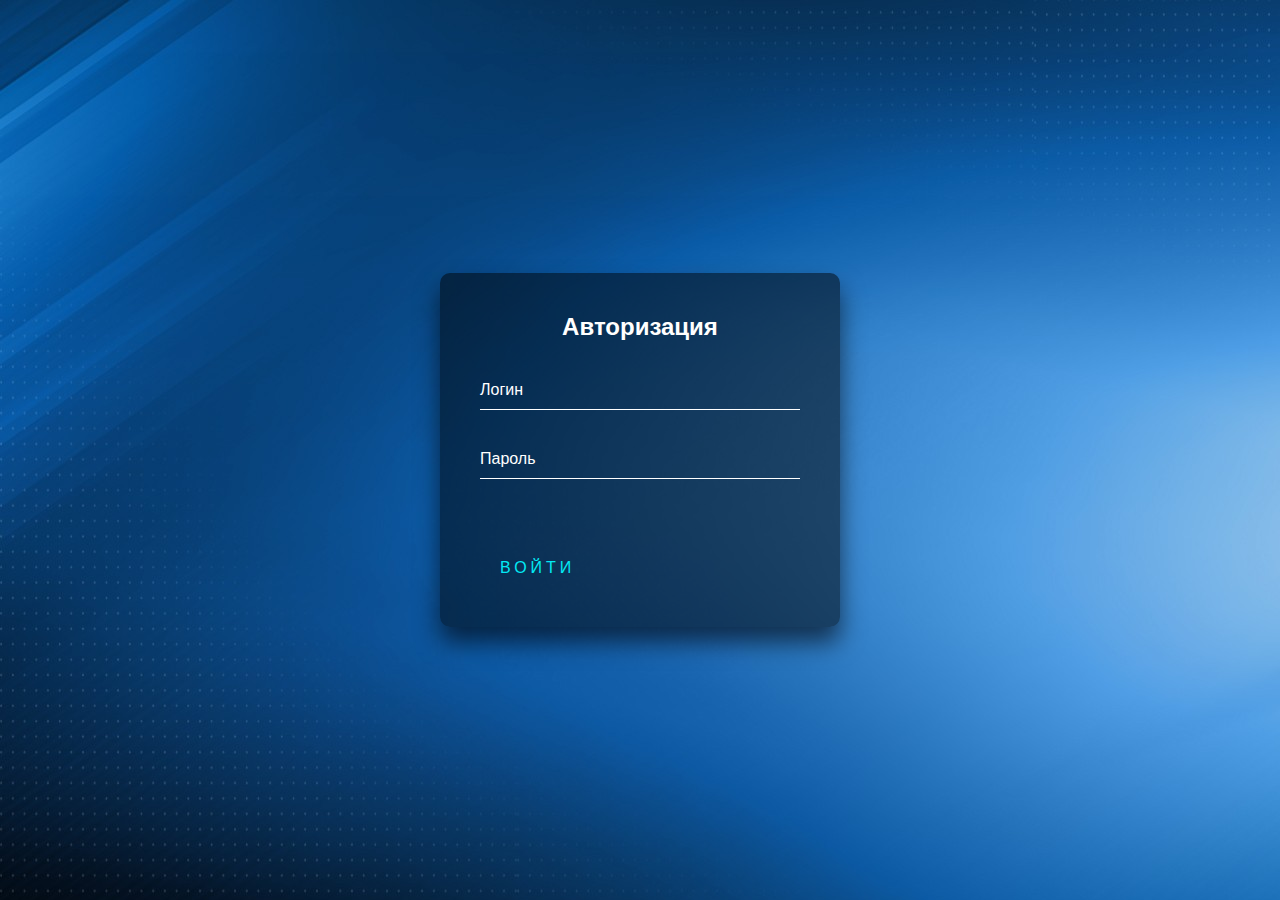
==== index.html @ 32fd3a7e "Add files via upload" ====
<!DOCTYPE HTML>
<html lang="ru">
<head>
<meta charset="UTF-8">
<title>Пясецкий</title>
<link rel="stylesheet" type="text/css" href="css/style.css">
			
</head>


<body>

		<header>
			

		</header>

<main>
<div class="login-box">
  <h2>Авторизация</h2>
  <form>
    <div class="user-box">
      <input type="text" name="" required="">
      <label>Логин</label>
    </div>
    <div class="user-box">
      <input type="password" name="" required="">
      <label>Пароль</label>
    </div>
    <button>
    
      <span></span>
      <span></span>
      <span></span>
      <span></span>
      
      Войти
    
    </button>
  </form>
</div>
</main>

<footer>


</footer>



</body>
---- css/style.css ----
html {
  height: 100%;
  width: 100%;
}
body {
  margin:0;
  padding:0;
  font-family: sans-serif;
  background-image:url(../img/12.jpg);
}

.login-box {
  position: absolute;
  top: 50%;
  left: 50%;
  width: 400px;
  padding: 40px;
  transform: translate(-50%, -50%);
  background: rgba(0,0,0,.5);
  box-sizing: border-box;
  box-shadow: 0 15px 25px rgba(0,0,5,.6);
  border-radius: 10px;
}

.login-box h2 {
  margin: 0 0 30px;
  padding: 0;
  color: #fff;
  text-align: center;
}
button {outline: none; /* Для синий ободки */
  border: 0;
  background: transparent;}
.login-box .user-box {
  position: relative;
}

.login-box .user-box input {
  width: 100%;
  padding: 10px 0;
  font-size: 16px;
  color: #fff;
  margin-bottom: 30px;
  border: none;
  border-bottom: 1px solid #fff;
  outline: none;
  background: transparent;
}
.login-box .user-box label {
  position: absolute;
  top:0;
  left: 0;
  padding: 10px 0;
  font-size: 16px;
  color: #fff;
  pointer-events: none;
  transition: .5s;
}

.login-box .user-box input:focus ~ label,
.login-box .user-box input:valid ~ label {
  top: -20px;
  left: 0;
  color: #03e9f4;
  font-size: 12px;
}

.login-box form button {
  position: relative;
  display: inline-block;
  padding: 10px 20px;
  color: #03e9f4;
  font-size: 16px;
  text-decoration: none;
  text-transform: uppercase;
  overflow: hidden;
  transition: .5s;
  margin-top: 40px;
  letter-spacing: 4px
}

.login-box button:hover {
  background: #03e9f4;
  color: #fff;
  border-radius: 5px;
  box-shadow: 0 0 5px #03e9f4,
              0 0 25px #03e9f4,
              0 0 50px #03e9f4,
              0 0 100px #03e9f4;
}

.login-box button span {
  position: absolute;
  display: block;
}

.login-box button span:nth-child(1) {
  top: 0;
  left: -100%;
  width: 100%;
  height: 2px;
  background: linear-gradient(90deg, transparent, #03e9f4);
  animation: btn-anim1 1s linear infinite;
}

@keyframes btn-anim1 {
  0% {
    left: -100%;
  }
  50%,100% {
    left: 100%;
  }
}

.login-box button span:nth-child(2) {
  top: -100%;
  right: 0;
  width: 2px;
  height: 100%;
  background: linear-gradient(180deg, transparent, #03e9f4);
  animation: btn-anim2 1s linear infinite;
  animation-delay: .25s
}

@keyframes btn-anim2 {
  0% {
    top: -100%;
  }
  50%,100% {
    top: 100%;
  }
}

.login-box button span:nth-child(3) {
  bottom: 0;
  right: -100%;
  width: 100%;
  height: 2px;
  background: linear-gradient(270deg, transparent, #03e9f4);
  animation: btn-anim3 1s linear infinite;
  animation-delay: .5s
}

@keyframes btn-anim3 {
  0% {
    right: -100%;
  }
  50%,100% {
    right: 100%;
  }
}

.login-box button span:nth-child(4) {
  bottom: -100%;
  left: 0;
  width: 2px;
  height: 100%;
  background: linear-gradient(360deg, transparent, #03e9f4);
  animation: btn-anim4 1s linear infinite;
  animation-delay: .75s
}

@keyframes btn-anim4 {
  0% {
    bottom: -100%;
  }
  50%,100% {
    bottom: 100%;
  }
}
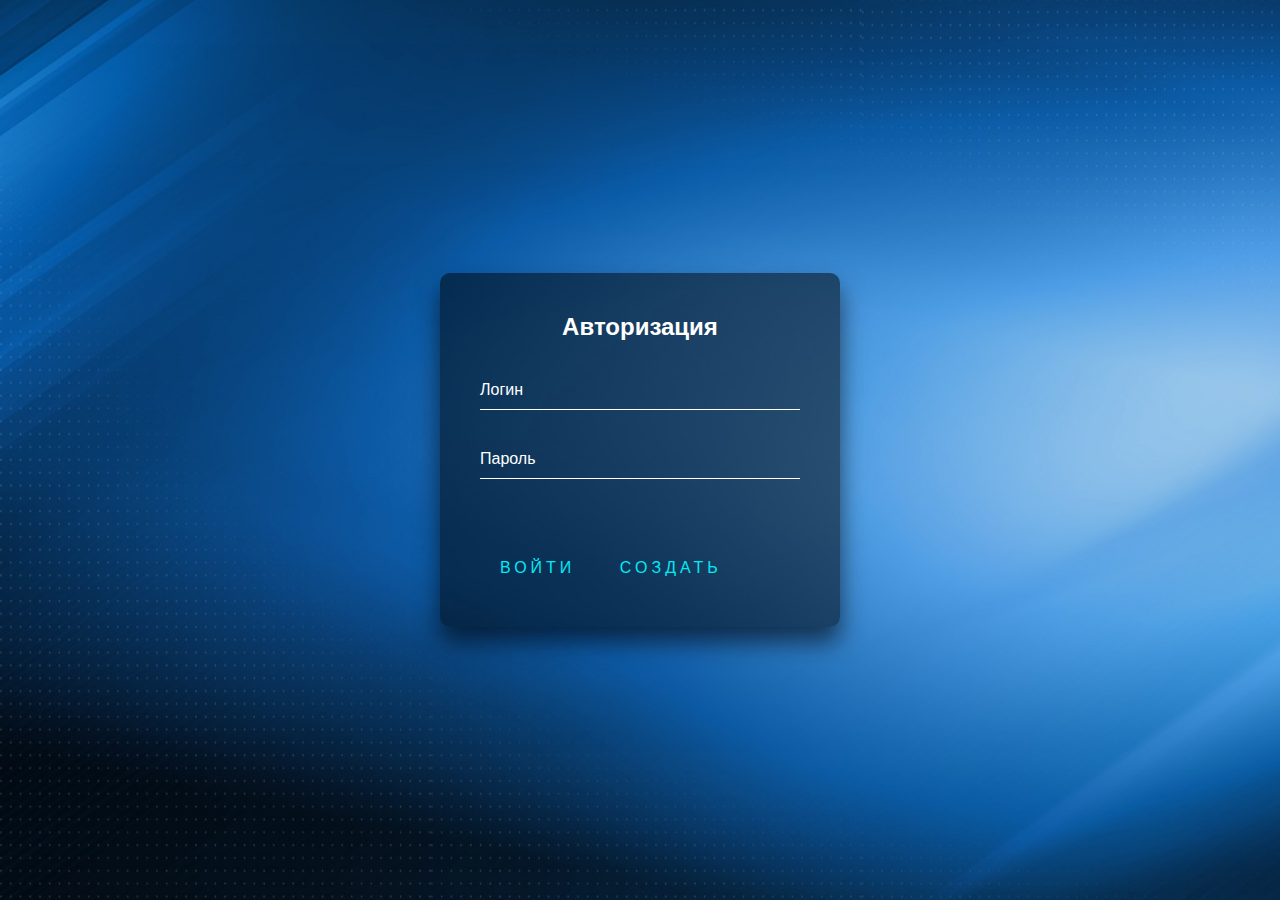
==== commit 3c90a76b: "Update index.html" ====
--- a/index.html
+++ b/index.html
@@ -27,6 +27,7 @@
       <input type="password" name="" required="">
       <label>Пароль</label>
     </div>
+<div class="button-box">
     <button>
     
       <span></span>
@@ -37,6 +38,17 @@
       Войти
     
     </button>
+	<button>
+    
+      <span></span>
+      <span></span>
+      <span></span>
+      <span></span>
+      
+      Создать
+    
+    </button>
+	  </div>
   </form>
 </div>
 </main>
--- a/css/style.css
+++ b/css/style.css
@@ -7,6 +7,7 @@
   padding:0;
   font-family: sans-serif;
   background-image:url(../img/12.jpg);
+  background-size: cover;
 }
 
 .login-box {
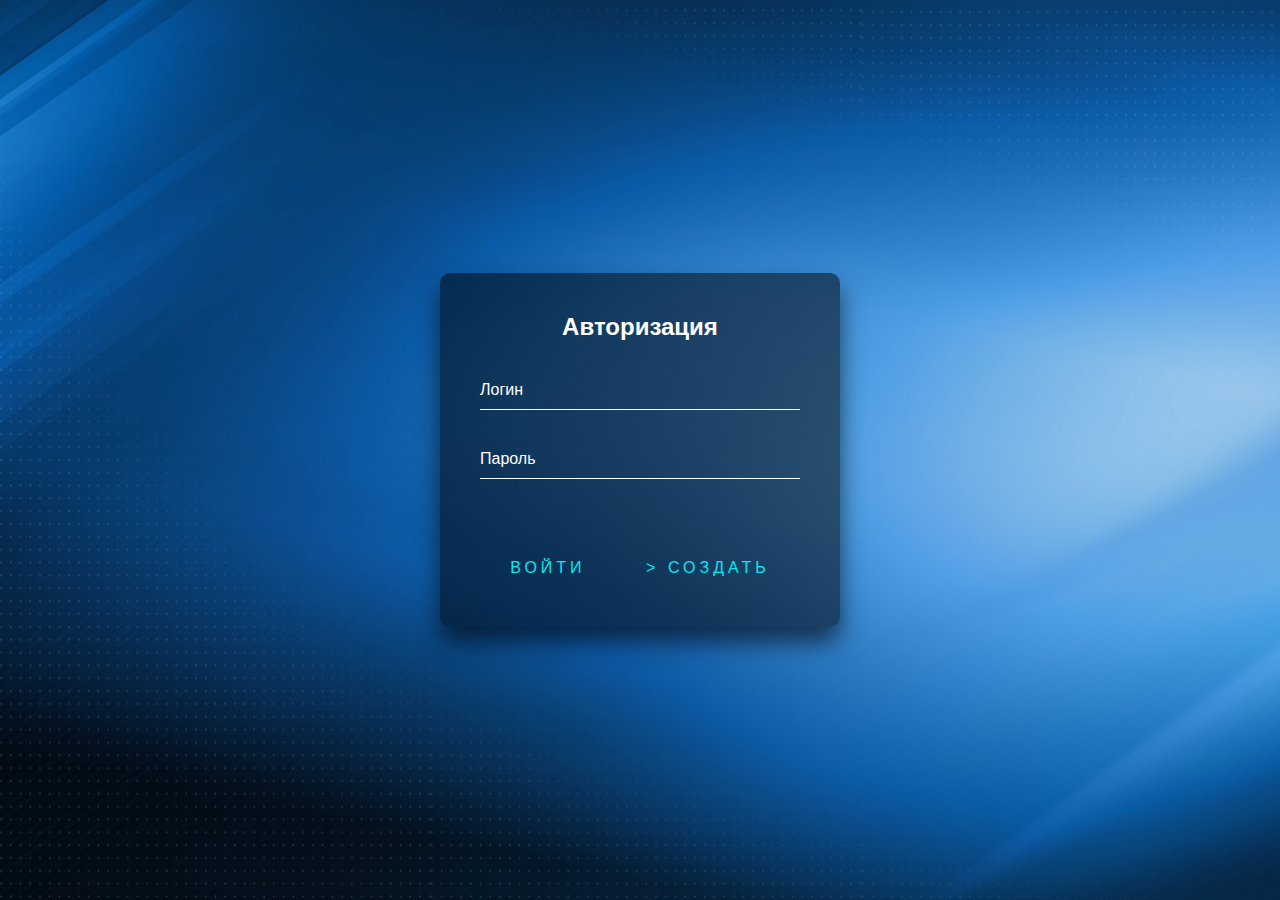
==== commit 616b6cbd: "Update index.html" ====
--- a/index.html
+++ b/index.html
@@ -40,10 +40,7 @@
     </button>
 	<button>
     
-      <span></span>
-      <span></span>
-      <span></span>
-      <span></span>
+      >
       
       Создать
     
--- a/css/style.css
+++ b/css/style.css
@@ -169,3 +169,6 @@
     bottom: 100%;
   }
 }
+.button-box {
+display:flex;
+justify-content:space-around;}
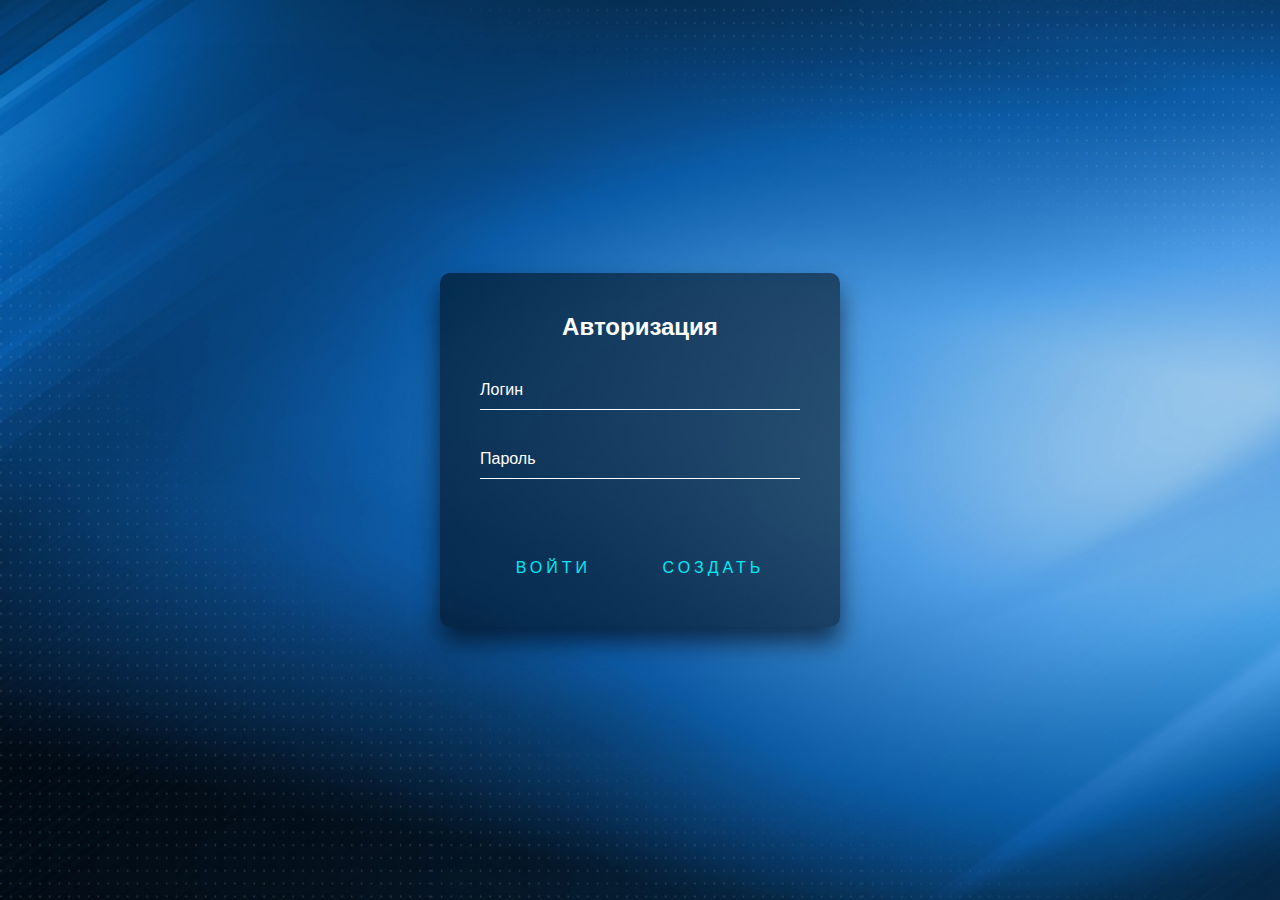
==== commit b0c4e272: "Update index.html" ====
--- a/index.html
+++ b/index.html
@@ -40,7 +40,7 @@
     </button>
 	<button>
     
-      >
+      
       
       Создать
     
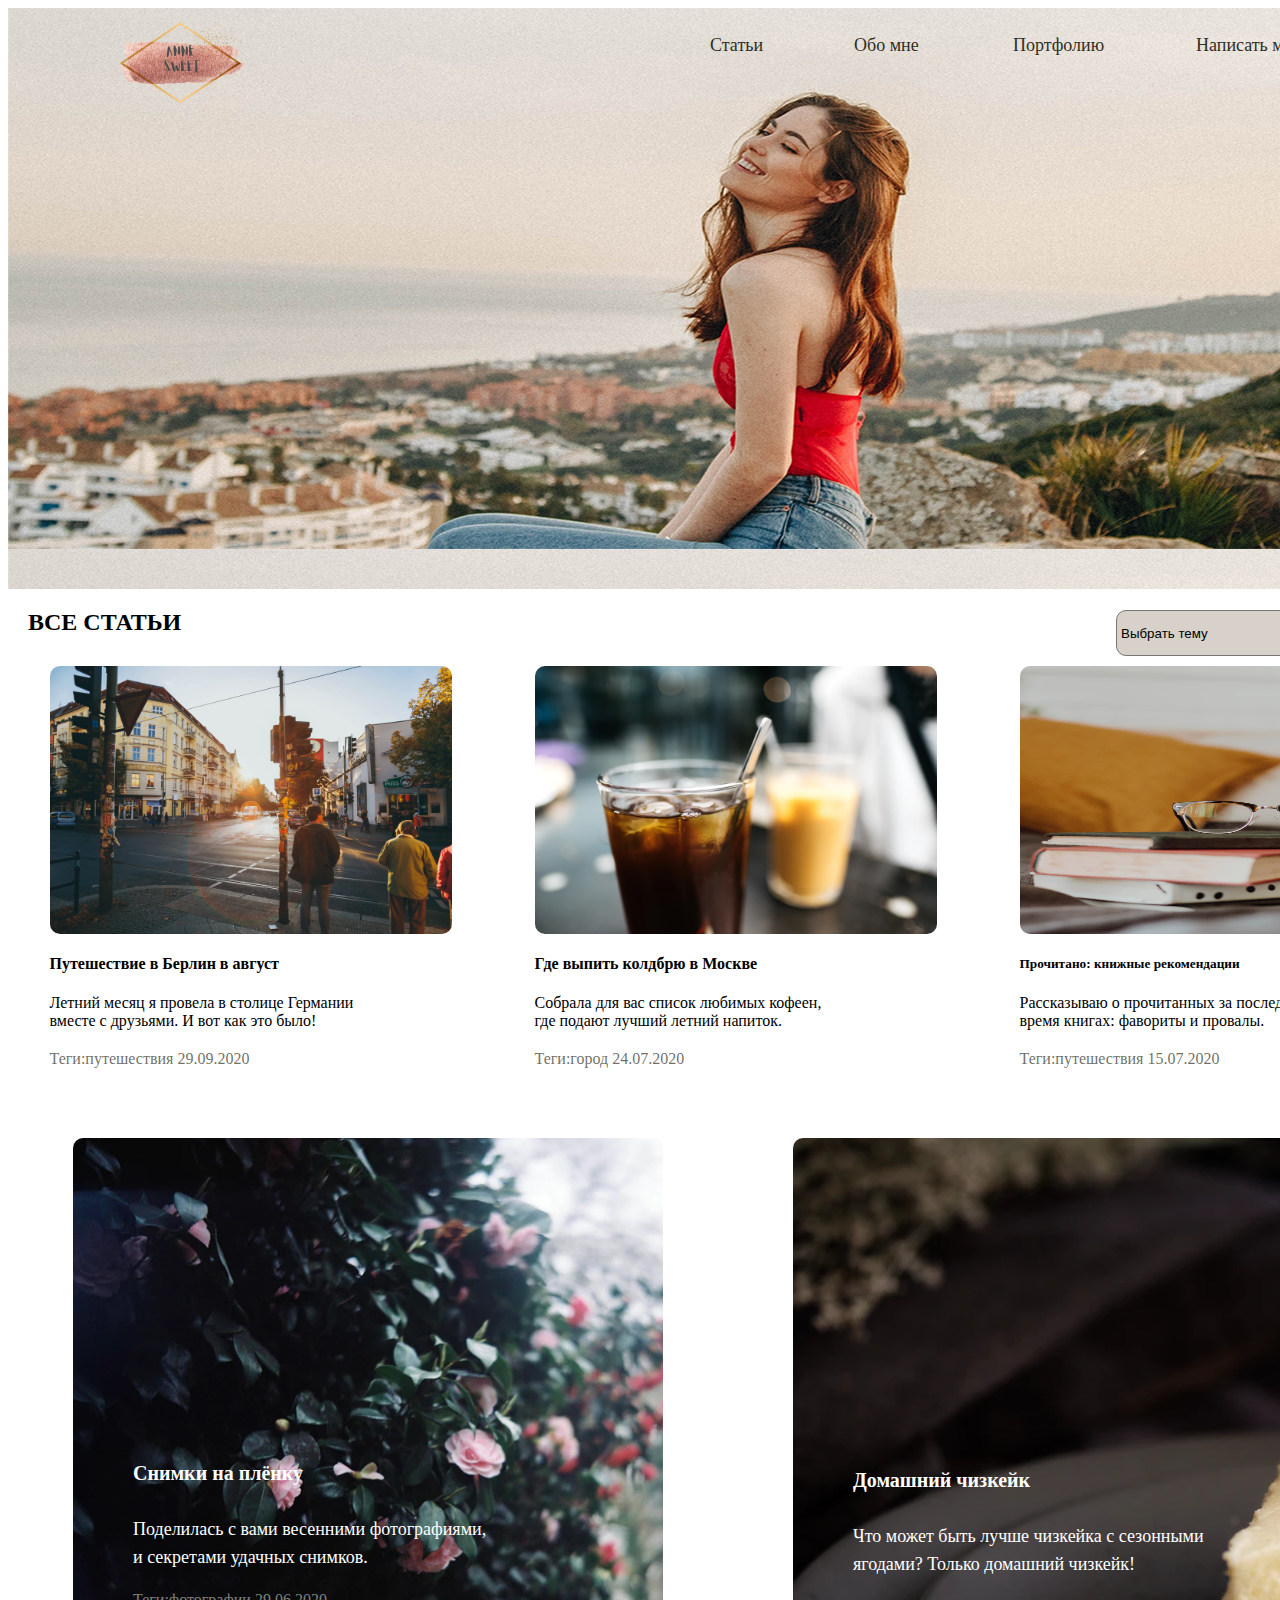
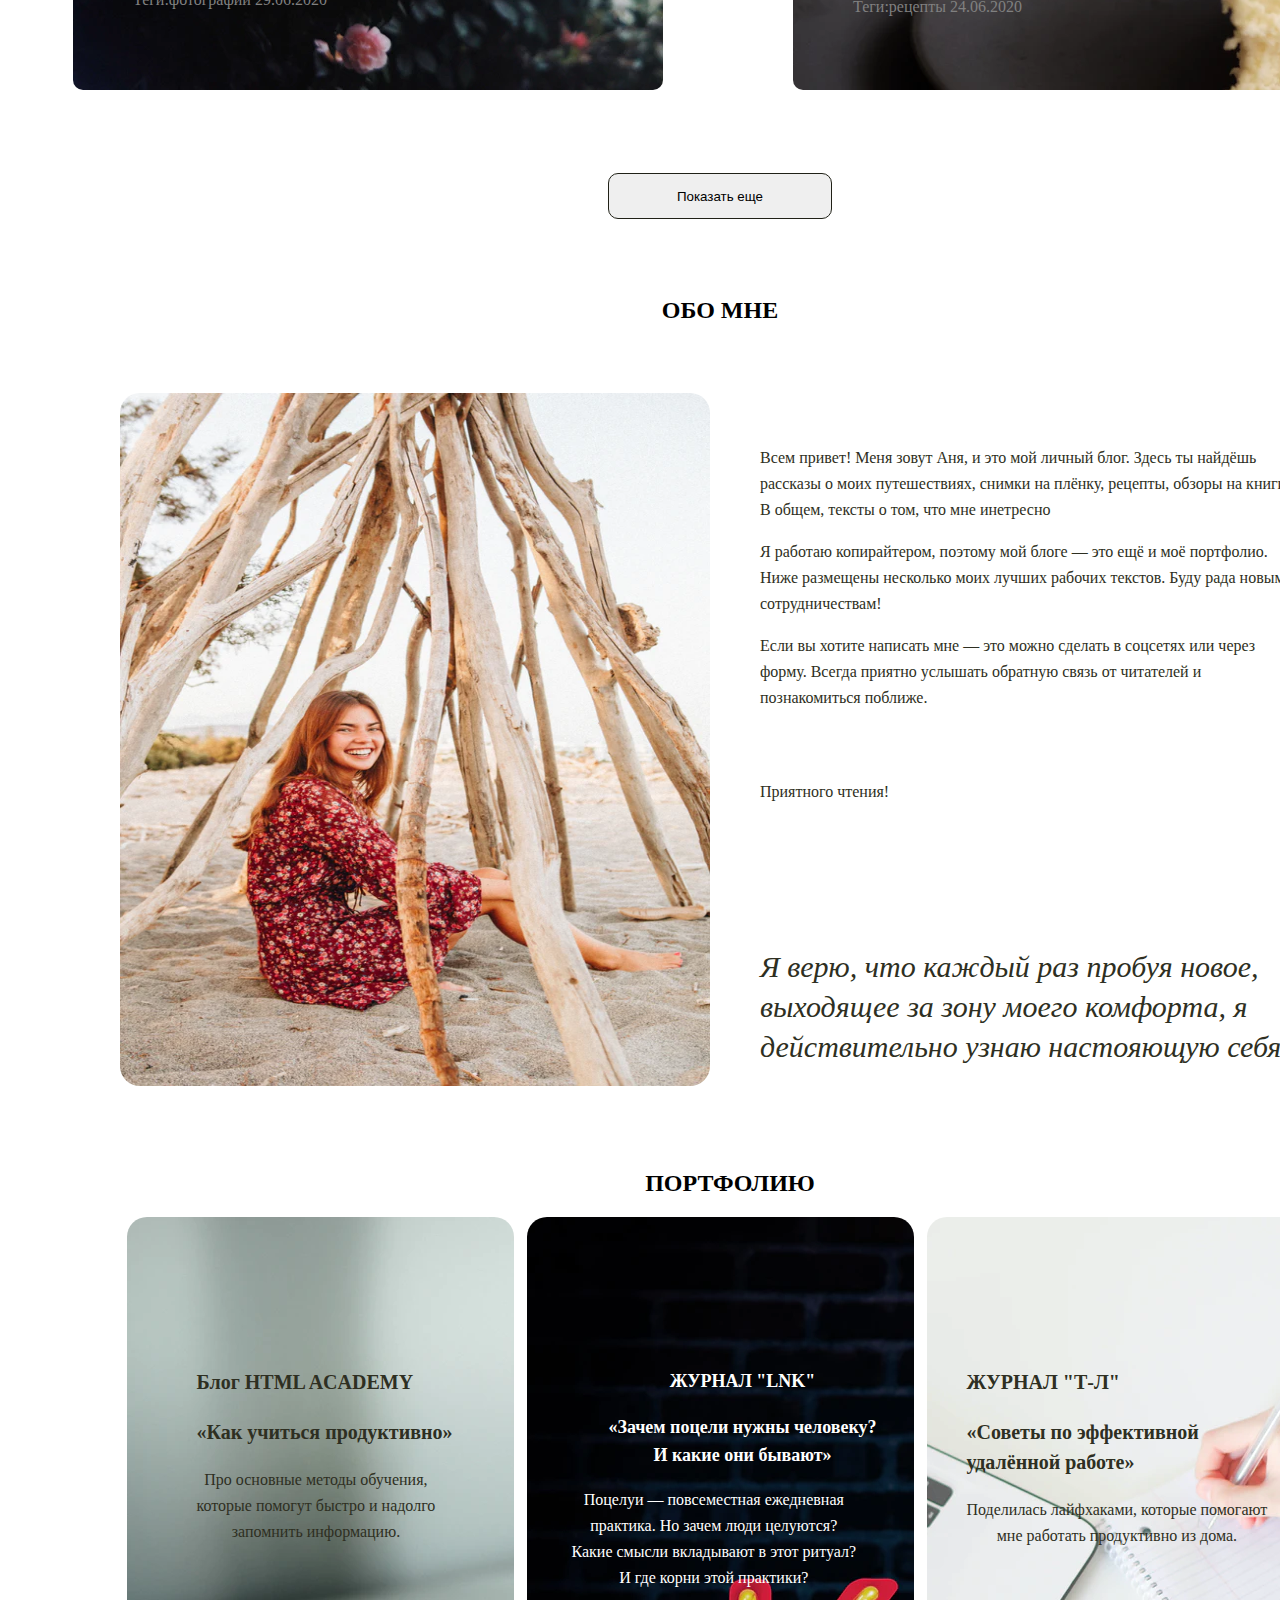
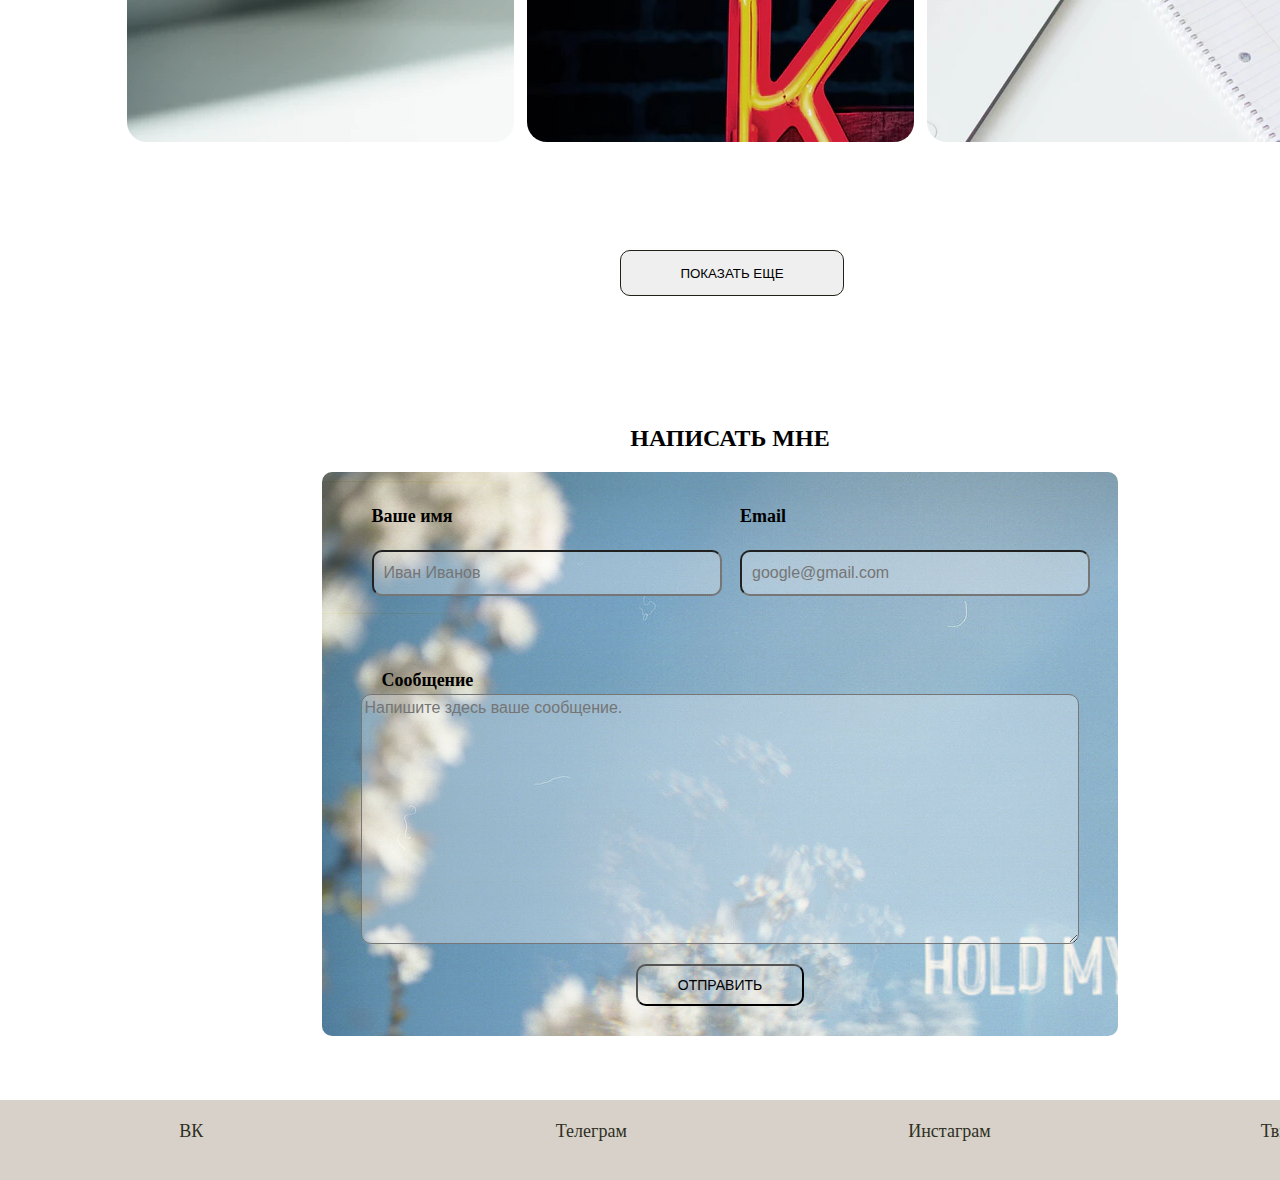
==== commit ed10b46d: "Add files via upload" ====
--- a/index.html
+++ b/index.html
@@ -4,57 +4,227 @@
 <meta charset="UTF-8">
 <title>Пясецкий</title>
 <link rel="stylesheet" type="text/css" href="css/style.css">
+</head>
+
+<body>
+
+<header style="">
+	<div>
+<img src="img/logo.svg" class="logo">
+<div class="menu">
+									<nav class="menu-list">
+										<ul>
+											<li><a href="#articles" class="статьи">Статьи</a></li>
+											<li><a href='#about-me' class="Обо_мне">Обо мне</a></li>
+											<li><a href='#portfolio' class="Портфолию">Портфолию</a></li>
+											<li><a href='#write-me' class="Написать_мне">Написать мне</a></li>
+										</ul>
+									</nav>
+								
+							</div>
+						</div>
+</header>
+<main >
+	<div id="articles">
+	
+		<div>
+		  	<h2>ВСЕ СТАТЬИ</h2>
+		  	<select class="list-topic">
+				<option>Выбрать тему</option>
+				<option>Путешествия</option>
+				<option>Город</option>
+				<option>Книги</option>
+				<option>Рецепты</option>
+				<option>Все статьи</option>
+			</select>
+		</div>
+
+		<div class="topics">
+			<div>
+				<img src="img/13.png" class="topics-img-1">
+				<h4>Путешествие в Берлин в август</h4>
+				<span>Летний месяц я провела в столице Германии <br> вместе с друзьями. И вот как это было!</span>
+				<div>
+					<p>Теги:путешествия   29.09.2020</p>
+
+				</div>
+			</div>
+			<div>
+				<img src="img/5.png" class="topics-img-2">
+				<h4>Где выпить колдбрю в Москве</h4>
+				<span>Собрала для вас список любимых кофеен, <br>
+				где подают лучший летний напиток.</span>
+				<p>Теги:город 24.07.2020</p>	
+			</div>
+			<div>
+				<img src="img/11.png" class="topics-img-3">
+				<h5>Прочитано: книжные рекомендации</h5>
+				<span>Рассказываю о прочитанных за последнее <br> время книгах: фавориты и провалы.</span>
+				<p>Теги:путешествия 15.07.2020</p>
+			</div>
 			
-</head>
-
-
-<body>
-
-		<header>
+		</div>
+
+		<div class="topics-45">
+			<div class="topics-4">
+				<div class="topics-4-content">
+					<h4>
+						Снимки на плёнку
+					</h4>
+					<span>
+						Поделилась с вами весенними фотографиями, <br>
+						и секретами удачных снимков.
+					</span>
+					<p>Теги:фотографии   29.06.2020</p>
+				</div>
+			</div>
+			<div class="topics-5">
+				<div>
+					<div class="topics-5-content">
+						<h4>
+							Домашний чизкейк 
+						</h4>
+						<span>
+							Что может быть лучше чизкейка с сезонными <br>
+							ягодами? Только домашний чизкейк!
+						</span>
+						<p>Теги:рецепты  24.06.2020</p>
+						</div>
+					</div>
+				</div>
+			</div>
+		
+			<div>
+				<button class="show-more">Показать еще</button>
+			</div>
+	</div>
+
+	<div id="about-me">
+			<div class="about-me-heading">
+				<h2>ОБО МНЕ</h2>
+			</div>
+		
+			<div class="about-me-content">
+			<div class="about-me-content-1">
+				<img src="img/4.png" class="about-me-content-img">
+			</div>
+			<div> <br><br>
+				<p class="about-me-content-text">
+					Всем привет! Меня зовут Аня, и это мой личный блог.
+					Здесь ты найдёшь рассказы о моих путешествиях, снимки
+					на плёнку, рецепты, обзоры на книги. В общем, тексты о том,
+					что мне инетресно
+				</p>
+				<p class="about-me-content-text">
+					Я работаю копирайтером, поэтому мой блоге — это ещё и моё
+					портфолио. Ниже размещены несколько моих лучших
+					рабочих текстов. Буду рада новым сотрудничествам!
+				</p>
+				<p class="about-me-content-text">Если вы хотите написать мне — это можно сделать в соцсетях
+					или через форму. Всегда приятно услышать обратную связь
+					от читателей и познакомиться поближе.
+				</p>
+				<p class="about-me-content-text"> <br><br>
+				Приятного чтения!
+				</p> <br><br><br><br><br><br><br>
+				<span class="about-me-content-text-end">
+					Я верю, что каждый раз пробуя новое,
+					выходящее за зону моего комфорта,
+					я действительно узнаю настояющую
+					себя.
+				</span>
+			</div>
+			</div>
+	</div>
+
+	<div id="portfolio">
+		<div class="portfolio-heading">
+			<h2>ПОРТФОЛИЮ</h2>
+		</div>
+
+		<div class="portfolio-content">
+			<div class="portfolio-content-1">
+				<div class="portfolio-content-1-text">
+					<h3>Блог HTML ACADEMY</h3>
+					<h3>«Как учиться продуктивно»</h3>
+					<span>Про основные методы обучения, <br>
+					которые помогут быстро и надолго <br>
+					запомнить информацию.
+					</span>
+				</div>
+			</div>
+			<div class="portfolio-content-2">
+				<div class="portfolio-content-2-text">
+					<h3>ЖУРНАЛ "LNK"</h3>
+					<h3>«Зачем поцели нужны человеку? <br>
+					И какие они бывают»</h3>
+					<span>Поцелуи — повсеместная ежедневная <br>
+					практика. Но зачем люди целуются?<br>
+					Какие смысли вкладывают в этот ритуал?<br>
+					И где корни этой практики?
+					</span>
+				</div>
+			</div>
+			<div class="portfolio-content-3">
+				<div class="portfolio-content-3-text">
+					<h3>ЖУРНАЛ "Т-Л"</h3>
+					<h3>«Советы по эффективной <br>
+					удалённой работе»
+					</h3>
+					<span>Поделилась лайфхаками, которые помогают<br>
+					мне работать продуктивно из дома. 
+					</span>
+				</div>
+			</div>	
+		</div>
+		<button class="portfolio-button">ПОКАЗАТЬ ЕЩЕ</button>
+	</div>
+
+	<div id="write-me">
+		<div class="write-me-heading">
+			<h2>НАПИСАТЬ МНЕ</h2>
+		</div>
+		<form method="post" class="form">
+					<div class="form_name_email">
+						<div class="form_name">
+							<span>
+								Ваше имя
+							</span>
+							<input type="text" name="name" title="Ваше имя" placeholder="Иван Иванов" class="form_name_email" required >
+						</div>
+
+						<div class="form_name">
+							<span>
+								Email
+							</span>
+							<input type="email" name="email" title="Email" placeholder="google@gmail.com" class="form_name_email" required>
+						</div>
+					</div>
+
+						<div class="form_name">
+							<span class="form_textarea">
+								Сообщение
+							</span>
+							<textarea name="mess" placeholder="Напишите здесь ваше сообщение." cols="70" rows="7" minlength="20" maxlength="200"></textarea></div>
+							<input type="submit" name="submit" class="form_submit" value="ОТПРАВИТЬ">
+					</form>
+			</div>
+		<div>
 			
-
-		</header>
-
-<main>
-<div class="login-box">
-  <h2>Авторизация</h2>
-  <form>
-    <div class="user-box">
-      <input type="text" name="" required="">
-      <label>Логин</label>
-    </div>
-    <div class="user-box">
-      <input type="password" name="" required="">
-      <label>Пароль</label>
-    </div>
-<div class="button-box">
-    <button>
-    
-      <span></span>
-      <span></span>
-      <span></span>
-      <span></span>
-      
-      Войти
-    
-    </button>
-	<button>
-    
-      
-      
-      Создать
-    
-    </button>
-	  </div>
-  </form>
-</div>
+		
+		</div>
+	</div>
+
 </main>
-
 <footer>
-
-
-</footer>
-
-
-
+<nav class="footer-menu">
+										<ul>
+											<li><a href="https://vk.com/" class="vk">ВК</a></li>
+											<li><a href='https://web.telegram.org/' class="teleg">Телеграм</a></li>
+											<li><a href='https://www.instagram.com/' class="inst">Инстаграм</a></li>
+											<li><a href='https://twitter.com/' class="twit">Твиттер</a></li>
+										</ul>
+									</nav>
+									</footer>
 </body>
+</html>--- a/css/style.css
+++ b/css/style.css
@@ -1,174 +1,631 @@
-html {
-  height: 100%;
-  width: 100%;
-}
-body {
-  margin:0;
-  padding:0;
-  font-family: sans-serif;
-  background-image:url(../img/12.jpg);
-  background-size: cover;
-}
-
-.login-box {
-  position: absolute;
-  top: 50%;
-  left: 50%;
-  width: 400px;
-  padding: 40px;
-  transform: translate(-50%, -50%);
-  background: rgba(0,0,0,.5);
+main {
+	width:1440px;
+}
+header {display: flex;
+	justify-content: space-between;
+	background-image: url(../img/1.jpg);
+	height:581px;
+	width:1440px;
+}
+.logo {
+	position: absolute;
+	width: 130px;
+	height: 82.51px;
+	left: 120px;
+	top: 20px;
+	}
+.статьи {
+
+			position: absolute;
+			width: 61px;
+			height: 25px;
+			left: 710px;
+			top: 33px;
+
+			font-family: Open Sans;
+			font-style: normal;
+			font-weight: normal;
+			font-size: 18px;
+			line-height: 25px;
+			text-decoration: none;
+			color: #2E2F22;
+		}
+
+.Обо_мне {
+			position: absolute;
+			width: 76px;
+			height: 25px;
+			left: 854px;
+			top: 33px;
+
+			font-family: Open Sans;
+			font-style: normal;
+			font-weight: normal;
+			font-size: 18px;
+			line-height: 25px;
+			color: #2E2F22;
+			text-decoration: none;
+}
+
+.Портфолию {
+			position: absolute;
+			width: 100px;
+			height: 25px;
+			left: 1013px;
+			top: 33px;
+			font-family: Open Sans;
+			font-style: normal;
+			font-weight: normal;
+			font-size: 18px;
+			line-height: 25px;
+			color: #2E2F22;
+			text-decoration: none;
+}
+
+.Написать_мне {
+			position: absolute;
+			width: 123px;
+			height: 25px;
+			left: 1196px;
+			top: 33px;
+			font-family: Open Sans;
+			font-style: normal;
+			font-weight: normal;
+			font-size: 18px;
+			line-height: 25px;
+			color: #2E2F22;
+			text-decoration: none;
+}
+.menu-list ul li {
+	list-style-type: none;
+}
+*/
+.menu-list ul {
+	display: flex;
+    justify-content: space-around;
+    padding: 3px;
+    list-style: none;
+}
+h2 {
+	margin-left: 20px
+}
+.topics {margin-top: 30px;
+	display: flex;
+	justify-content: space-around;
+}
+.list-topic {
+	
+width: 203px;
+height: 46px;
+left: 1116px;
+top: 610px;
+position: absolute;
+background: #D7D1C9;
+border-radius: 10px;
+margin-bottom: 10px;
+
+}
+.topics div {
+	display: flex;
+	flex-direction: column;
+}
+.topics div p {
+	font-family: Open Sans;
+	font-style: normal;
+	font-weight: normal;
+	font-size: 16px;
+	line-height: 26px;
+	color: rgba(46, 47, 34, 0.7)
+}
+.topics-4 p {
+	font-family: Open Sans;
+	font-style: normal;
+	font-weight: normal;
+	font-size: 16px;
+	line-height: 26px;
+	color: grey;
+}
+.topics-5 p {
+	font-family: Open Sans;
+	font-style: normal;
+	font-weight: normal;
+	font-size: 16px;
+	line-height: 26px;
+	color: grey;
+}
+.toppics div div {
+	display: flex;
+	justify-content: space-around;
+	flex-direction: row;
+}
+.topics-img-1 
+{
+	width: 402px;
+	height: 268px;
+	border-radius: 10px;
+	
+}
+.topics-img-2 {
+	width: 402px;
+	height: 268px;
+	border-radius: 10px;
+	
+
+}
+.topics-img-3 {
+
+	width: 387px;
+	height: 268px;
+	border-radius: 10px;
+}
+.topics-45 {
+	margin-top: 50px;
+	display: flex;
+	justify-content: space-around;
+	flex-direction: row;
+}
+.topics-4 {
+	border-radius: 10px;
+	width: 590px;
+	height: 552px;
+	background-image:url(../img/10.png);
+}
+.topics-4 h4 {
+	font-family: Spectral SC;
+	font-style: normal;
+	font-weight: bold;
+	font-size: 20px;
+	line-height: 30px;
+
+color: #FFFFFF;
+}
+.topics-4 span {
+	font-family: Open Sans;
+	font-style: normal;
+	font-weight: normal;
+	font-size: 18px;
+	line-height: 28px;
+
+
+color: #FFFFFF;
+}
+.topics-5 h4 {
+	font-family: Spectral SC;
+	font-style: normal;
+	font-weight: bold;
+	font-size: 20px;
+	line-height: 30px;
+
+color: #FFFFFF;
+}
+.topics-5 span {
+	font-family: Open Sans;
+	font-style: normal;
+	font-weight: normal;
+	font-size: 18px;
+	line-height: 28px;
+	color: #FFFFFF;
+}
+.topics-5 {
+	border-radius: 10px;
+	width: 590px;
+	height: 552px;
+	background-image:url(../img/8.png);
+}
+.topics-4-content
+{
+	margin-left: 60px;
+	margin-top: 320px;
+}
+.topics-5-content {
+	display: flex;
+    flex-direction: column;
+    margin-left: 60px;
+    margin-top: 300px;
+}
+.show-more {
+	position: absolute;
+    width: 224px;
+    height: 46px;
+    left: 608px;
+    top: 1773px;
+    border: 1px solid #202117;
+    box-sizing: border-box;
+    border-radius: 10px;
+}
+
+#about-me {
+display: flex;
+flex-direction: column;
+	position: absolute;
+	justify-content: center;
+	width: 1180px;
+	height: 797.15px;
+	left: 120px;
+	top: 1885px;
+}
+.about-me-heading {
+	display: flex;
+	justify-content: center;
+}
+.about-me-content {
+	display: flex;
+	margin-top: 50px;	
+}
+.about-me-content-1 {
+	margin-right: 50px;
+}
+.about-me-content-img {
+	width: 590px;
+	height: 693px;
+	border-radius: 20px;
+}
+.about-me-content-text {font-family: Open Sans;
+font-style: normal;
+font-weight: normal;
+font-size: 16px;
+line-height: 26px;
+color: #2E2F22;}
+
+.about-me-content-text-end {
+	ont-family: Open Sans;
+font-style: italic;
+font-weight: normal;
+font-size: 30px;
+line-height: 40px;
+color: #2E2F22;
+}
+#portfolio {
+	position: absolute;
+	width: 1200px;
+	height: 779px;
+	left: 120px;
+	top: 2750px;
+}
+.portfolio-heading {
+	display: flex;
+	justify-content: center;
+}
+.portfolio-content {
+	display: flex;
+	justify-content: space-around;
+	flex-direction: row;
+}
+.portfolio-content-1 
+{
+background-image:url(../img/7.png);
+width: 387px;
+height: 525px;
+border-radius: 20px;
+}
+.portfolio-content-2
+{
+background-image:url(../img/14.png);
+width: 387px;
+height: 525px;
+border-radius: 20px;
+}
+.portfolio-content-3
+{
+background-image:url(../img/9.png);
+width: 387px;
+height: 525px;
+border-radius: 20px;
+
+}
+.portfolio-content-1 h3 {
+	font-family: Spectral SC;
+	font-style: normal;
+	font-weight: bold;
+	font-size: 20px;
+	line-height: 30px;
+	color: #2E2F22;
+
+}
+.portfolio-content-2 h3 {
+	font-style: normal;
+font-weight: bold;
+font-size: 18px;
+line-height: 28px;
+text-align: center;
+color: #FFFFFF;}
+
+.portfolio-content-3 h3 {
+	font-family: Spectral SC;
+	font-style: normal;
+	font-weight: bold;
+	font-size: 20px;
+	line-height: 30px;
+	color: #2E2F22;
+}
+.portfolio-content-1 span { text-align:  center;      display: table-cell;
+	font-family: Open Sans;
+	font-style: normal;
+	font-weight: normal;
+	font-size: 16px;
+	line-height: 26px;
+	text-align: center;
+	color: #2E2F22;
+}
+.portfolio-content-3 span { text-align:  center;     display: table-cell; 
+	font-family: Open Sans;
+	font-style: normal;
+	font-weight: normal;
+	font-size: 16px;
+	line-height: 26px;
+	text-align: center;
+	color: #2E2F22;
+}
+.portfolio-content-2 span { text-align:  center;      display: table-cell; 
+	font-family: Open Sans;
+	font-style: normal;
+	font-weight: normal;
+	font-size: 16px;
+	line-height: 26px;
+	text-align: center;
+	color: #FFFFFF;
+}
+.portfolio-content-1-text { margin-left: 70px; margin-top: 150px;
+
+}
+.portfolio-content-3-text { margin-left: 40px; margin-top: 150px;
+
+}
+.portfolio-content-2-text { margin-left: 45px; margin-top: 150px;
+
+}
+.portfolio-button {
+	position: absolute;
+width: 224px;
+height: 46px;
+left: 500px;
+top: 700px;
+
+border: 1px solid #202117;
+box-sizing: border-box;
+border-radius: 10px;
+}
+ /*стили для формы "написать мне"*/
+#write-me {
+	position: absolute;
+	width: 996px;
+	height: 741px;
+	left: 222px;
+	top: 3550px;
+	    display: flex;
+    flex-direction: column;
+    justify-content: center;
+    align-items: center;
+}
+.Write_to_me {
+ display: flex;
+flex-direction: column;
+justify-content: center;
+align-items: center;
+}
+
+.form {
+display: flex;
+flex-direction: column;
+justify-content: center;
+align-items: center;
+width: 80%;
+background: url('../img/6.png');
+border-radius: 10px;
+}
+
+.form_name_email {
+  display: flex;
+flex-direction: row;
+justify-content: center;
+align-items: center;
+box-sizing: border-box;
+font-family: Open Sans, sans-serif;
+font-size: 16px;
+font-style: normal;
+font-weight: 400;
+line-height: 22px;
+letter-spacing: 0em;
+text-align: left;
+width: 95%;
+padding: 10px;
+margin: 20px; 
+margin-bottom: 30px;
+ border-radius: 10px;
+}
+
+.form_name {
+   display: flex;
+flex-direction: column;
+justify-content: flex-start;
+width: 90%;
+}
+
+.form_name span {
+  font-family: Spectral SC;
+font-size: 18px;
+font-style: normal;
+font-weight: 700;
+line-height: 28px;
+letter-spacing: 0em;
+text-align: left;
+margin-left: 20px;
+}
+
+.form_textarea {
+  margin-right: 200px;
+}
+
+.form_name_email input {
+  background: rgba( 255,255,255,.3);
+}
+
+textarea {
+  font-family: Open Sans, sans-serif;
+font-size: 16px;
+font-style: normal;
+font-weight: 400;
+line-height: 22px;
+letter-spacing: 0em;
+text-align: left;
+height: 250px;
+  border-radius: 10px;
   box-sizing: border-box;
-  box-shadow: 0 15px 25px rgba(0,0,5,.6);
+    background: rgba( 255,255,255,.3);
+    width: 100%;
+}
+.form_submit {
+  font-family: Open Sans, sans-serif;
+font-size: 14px;
+font-style: normal;
+font-weight: 400;
+line-height: 22px;
+letter-spacing: 0em;
+text-align: center;
+  background:rgba(255,255,255, .0);
   border-radius: 10px;
-}
-
-.login-box h2 {
-  margin: 0 0 30px;
-  padding: 0;
-  color: #fff;
-  text-align: center;
-}
-button {outline: none; /* Для синий ободки */
-  border: 0;
-  background: transparent;}
-.login-box .user-box {
-  position: relative;
-}
-
-.login-box .user-box input {
-  width: 100%;
-  padding: 10px 0;
-  font-size: 16px;
-  color: #fff;
-  margin-bottom: 30px;
-  border: none;
-  border-bottom: 1px solid #fff;
-  outline: none;
-  background: transparent;
-}
-.login-box .user-box label {
-  position: absolute;
-  top:0;
-  left: 0;
-  padding: 10px 0;
-  font-size: 16px;
-  color: #fff;
-  pointer-events: none;
-  transition: .5s;
-}
-
-.login-box .user-box input:focus ~ label,
-.login-box .user-box input:valid ~ label {
-  top: -20px;
-  left: 0;
-  color: #03e9f4;
-  font-size: 12px;
-}
-
-.login-box form button {
-  position: relative;
-  display: inline-block;
-  padding: 10px 20px;
-  color: #03e9f4;
-  font-size: 16px;
-  text-decoration: none;
-  text-transform: uppercase;
-  overflow: hidden;
-  transition: .5s;
-  margin-top: 40px;
-  letter-spacing: 4px
-}
-
-.login-box button:hover {
-  background: #03e9f4;
-  color: #fff;
-  border-radius: 5px;
-  box-shadow: 0 0 5px #03e9f4,
-              0 0 25px #03e9f4,
-              0 0 50px #03e9f4,
-              0 0 100px #03e9f4;
-}
-
-.login-box button span {
-  position: absolute;
-  display: block;
-}
-
-.login-box button span:nth-child(1) {
-  top: 0;
-  left: -100%;
-  width: 100%;
-  height: 2px;
-  background: linear-gradient(90deg, transparent, #03e9f4);
-  animation: btn-anim1 1s linear infinite;
-}
-
-@keyframes btn-anim1 {
-  0% {
-    left: -100%;
-  }
-  50%,100% {
-    left: 100%;
-  }
-}
-
-.login-box button span:nth-child(2) {
-  top: -100%;
-  right: 0;
-  width: 2px;
-  height: 100%;
-  background: linear-gradient(180deg, transparent, #03e9f4);
-  animation: btn-anim2 1s linear infinite;
-  animation-delay: .25s
-}
-
-@keyframes btn-anim2 {
-  0% {
-    top: -100%;
-  }
-  50%,100% {
-    top: 100%;
-  }
-}
-
-.login-box button span:nth-child(3) {
-  bottom: 0;
-  right: -100%;
-  width: 100%;
-  height: 2px;
-  background: linear-gradient(270deg, transparent, #03e9f4);
-  animation: btn-anim3 1s linear infinite;
-  animation-delay: .5s
-}
-
-@keyframes btn-anim3 {
-  0% {
-    right: -100%;
-  }
-  50%,100% {
-    right: 100%;
-  }
-}
-
-.login-box button span:nth-child(4) {
-  bottom: -100%;
-  left: 0;
-  width: 2px;
-  height: 100%;
-  background: linear-gradient(360deg, transparent, #03e9f4);
-  animation: btn-anim4 1s linear infinite;
-  animation-delay: .75s
-}
-
-@keyframes btn-anim4 {
-  0% {
-    bottom: -100%;
-  }
-  50%,100% {
-    bottom: 100%;
-  }
-}
-.button-box {
-display:flex;
-justify-content:space-around;}
+padding-left: 40px;
+padding-right: 40px;
+padding-top: 8px;
+padding-bottom: 8px;
+margin-top: 20px;
+margin-bottom: 30px;
+  display: flex;
+flex-direction: row;
+justify-content: center;
+align-items: center;
+}
+
+.form_submit:active { 
+  background:rgba(255,255,255, 0.4);
+}
+/*
+.write-me-heading {
+	display: flex;
+	justify-content: center;
+}
+.write-me-form-input-name {
+			width: 101px;
+			height: 28px;
+			font-family: Spectral SC;
+			font-style: normal;
+			font-weight: bold;
+			font-size: 18px;
+			line-height: 28px;
+			color: #2E2F22;
+}
+.write-me-form {
+
+	background-image:url(../img/6.png);
+	border-radius: 10px;
+}
+.write-me-form-div {
+	display: flex;
+	flex-direction: column;
+	justify-content: center;
+}
+.write-me-form-div-2 {
+	display: flex;
+	flex-direction: row;
+}
+.write-me-form-input {
+					width: 350px;
+					height: 63px;
+					background: rgba(255, 255, 255, 0.4);
+					border: 1px solid #202117;
+					box-sizing: border-box;
+					border-radius: 10px;
+
+}
+.write-me-form-input-text {
+	
+	width: 837px;
+	height: 293px;
+
+
+	background: rgba(255, 255, 255, 0.4);
+	border: 1px solid #000000;
+	box-sizing: border-box;
+	border-radius: 10px;
+	}
+.write-me-form-button {
+	position: absolute;
+	width: 224px;
+	height: 46px;
+
+
+	border: 1px solid #202117;
+	box-sizing: border-box;
+	border-radius: 10px;;
+	}
+
+*/
+
+footer {
+	position: absolute;
+	width: 1440px;
+	height: 80px;
+	left: 0px;
+	top: 4300px;
+	background: #D7D1C9;
+	
+}
+
+.footer-menu ul {
+	display: flex;
+    justify-content: space-around;
+    padding: 3px;
+    list-style: none;
+}
+.footer-menu ul li {
+	list-style-type: none;
+}
+.vk {
+	text-decoration: none;
+width: 23px;
+height: 25px;
+font-family: Open Sans;
+font-style: normal;
+font-weight: normal;
+font-size: 18px;
+line-height: 25px;
+color: #2E2F22;
+}
+.teleg {
+	position: absolute;
+width: 23px;
+height: 25px;
+text-decoration: none;
+font-family: Open Sans;
+font-style: normal;
+font-weight: normal;
+font-size: 18px;
+line-height: 25px;
+color: #2E2F22;
+}
+.inst {
+	position: absolute;
+	width: 23px;
+	height: 25px;
+	font-family: Open Sans;
+	font-style: normal;
+	font-weight: normal;
+	font-size: 18px;
+	line-height: 25px;
+	color: #2E2F22;
+	text-decoration: none;
+
+}
+.twit {
+	position: absolute;
+	width: 23px;
+	height: 25px;
+	text-decoration: none;
+	font-family: Open Sans;
+	font-style: normal;
+	font-weight: normal;
+	font-size: 18px;
+	line-height: 25px;
+	color: #2E2F22;
+
+}